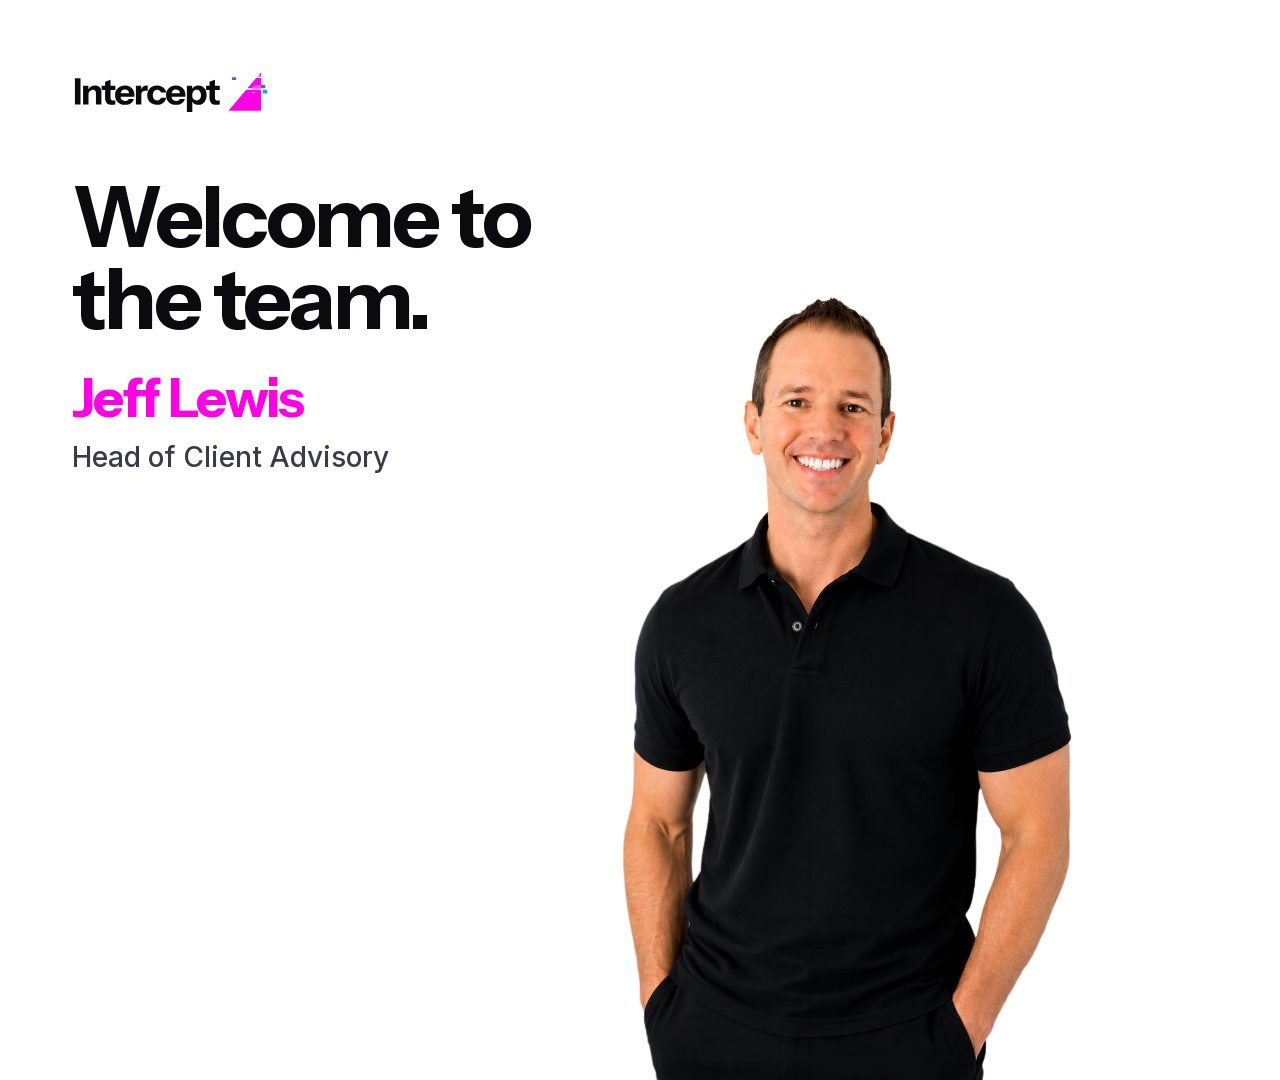
==== templates/new-hire/plates.html @ bc8f2e9f "Intercept Social Builder — static, self-contained In-browser social post builder: 6 templates, keyli" ====
<!doctype html>
<html lang="en"><head><meta charset="utf-8">
<script>
  // Ratio switch: reads ?ratio= independently of the existing ?only= visibility toggle below.
  // Unknown/absent values leave the className empty — base (1x1) CSS is the untouched default.
  (function () {
    var ratio = new URLSearchParams(location.search).get('ratio');
    var known = { '4x5': 1, '9x16': 1, '16x9': 1 };
    document.documentElement.className = known[ratio] ? 'ratio-' + ratio : '';
  })();
</script>
<script>
  // Ground/ink flip (Phase 5, SLOT-02/SLOT-04) — runs AFTER the ratio script above and uses
  // classList.add (never a className assignment), so it can never clobber (or be clobbered by)
  // the ratio script's className assignment regardless of execution order. ground=halo (the
  // new-hire default, always present in the orchestrator's query) or an absent/unknown value
  // adds NO class — base state — so the default-ground round-trip stays byte-identical.
  (function () {
    var params = new URLSearchParams(location.search);
    var g = params.get('ground');
    if (g === 'carbon') document.documentElement.classList.add('ground-carbon');
    var ink = params.get('lockupInk');
    if (ink === 'carbon' || ink === 'halo') document.documentElement.classList.add('lockup-ink-' + ink);
  })();
</script>
<title>New Hire — square plates</title>
<style>
  /* Local fonts (BLDR-03) — the exact Google-served woff2 for this template's original CDN
     request (Instrument Sans 500/600/700 + Inter 400/500/600/700, one shared variable-range file
     per family), embedded with no CDN/network dependency. Path is relative to this file's own
     directory (templates/new-hire/), which is how plate-capture.cjs's file:// load resolves it. */
  @font-face{font-family:'Instrument Sans';font-style:normal;font-weight:500;font-display:swap;
    src:url('../../assets/fonts/instrument-sans-500-600-700.woff2') format('woff2');}
  @font-face{font-family:'Instrument Sans';font-style:normal;font-weight:600;font-display:swap;
    src:url('../../assets/fonts/instrument-sans-500-600-700.woff2') format('woff2');}
  @font-face{font-family:'Instrument Sans';font-style:normal;font-weight:700;font-display:swap;
    src:url('../../assets/fonts/instrument-sans-500-600-700.woff2') format('woff2');}
  @font-face{font-family:'Inter';font-style:normal;font-weight:400;font-display:swap;
    src:url('../../assets/fonts/inter-400-500-600-700.woff2') format('woff2');}
  @font-face{font-family:'Inter';font-style:normal;font-weight:500;font-display:swap;
    src:url('../../assets/fonts/inter-400-500-600-700.woff2') format('woff2');}
  @font-face{font-family:'Inter';font-style:normal;font-weight:600;font-display:swap;
    src:url('../../assets/fonts/inter-400-500-600-700.woff2') format('woff2');}
  @font-face{font-family:'Inter';font-style:normal;font-weight:700;font-display:swap;
    src:url('../../assets/fonts/inter-400-500-600-700.woff2') format('woff2');}
  :root{--flarepop-100:#ff00e5;--carbon-100:#3a3a4a;--carbon-500:#0a0a0f;
    --font-display:'Instrument Sans',system-ui,sans-serif;--font-body:'Inter',system-ui,sans-serif;}
  *,*::before,*::after{box-sizing:border-box;}
  body{margin:0;width:1080px;height:1080px;overflow:hidden;background:transparent;}
  .frame{width:1080px;height:1080px;position:relative;overflow:hidden;background:transparent;}
  .hero{position:absolute;bottom:0;right:4px;height:788px;width:auto;z-index:1;display:block;}
  .content{position:absolute;inset:0;padding:72px;z-index:2;display:flex;flex-direction:column;height:100%;}
  .lockup{height:46px;aspect-ratio:4.25/1;align-self:flex-start;color:var(--carbon-500);}
  .lockup svg{width:100%;height:100%;display:block;}
  .greeting{font-family:var(--font-display);font-weight:700;font-size:84px;line-height:0.98;
    letter-spacing:-0.035em;color:var(--carbon-500);margin:58px 0 0;}
  .greeting .gl{display:block;}
  .name{font-family:var(--font-display);font-weight:700;font-size:54px;line-height:1.0;
    letter-spacing:-0.03em;color:var(--flarepop-100);margin:30px 0 0;}
  .role{font-family:var(--font-body);font-weight:500;font-size:28px;line-height:1.3;
    color:var(--carbon-100);margin:14px 0 0;max-width:460px;}

  /* Ratio overrides (Phase 4, RATIO-02/03/04) — appended, base 1x1 CSS above is untouched.
     Scoped by html.ratio-{r} (set by the head script above from ?ratio=); higher selector
     specificity than the base rules wins, so only the listed properties change per ratio. */

  /* 4x5 (1080x1350) — ported verbatim from the shipped new-hire-jeff-lewis/plates.html */
  html.ratio-4x5 body,html.ratio-4x5 .frame{width:1080px;height:1350px;}
  html.ratio-4x5 .hero{height:918px;}
  html.ratio-4x5 .content{padding:76px;}
  html.ratio-4x5 .lockup{height:50px;}
  html.ratio-4x5 .greeting{font-size:100px;margin:84px 0 0;}
  html.ratio-4x5 .name{font-size:66px;margin:40px 0 0;}
  html.ratio-4x5 .role{font-size:32px;max-width:520px;margin:18px 0 0;}

  /* 9x16 (1080x1920) — portrait stack intensifies: more headroom, bottom-anchored hero */
  html.ratio-9x16 body,html.ratio-9x16 .frame{width:1080px;height:1920px;}
  html.ratio-9x16 .hero{height:1040px;}
  html.ratio-9x16 .content{padding:76px;}
  html.ratio-9x16 .lockup{height:50px;}
  html.ratio-9x16 .greeting{font-size:112px;margin:96px 0 0;}
  html.ratio-9x16 .name{font-size:70px;margin:44px 0 0;}
  html.ratio-9x16 .role{font-size:34px;max-width:560px;margin:20px 0 0;}

  /* 16x9 (1920x1080) — horizontal split: copy column left, hero right-anchored, never stretched */
  html.ratio-16x9 body,html.ratio-16x9 .frame{width:1920px;height:1080px;}
  html.ratio-16x9 .hero{right:64px;height:1000px;}
  html.ratio-16x9 .content{padding:72px;right:auto;width:52%;}
  html.ratio-16x9 .greeting{font-size:88px;}
  html.ratio-16x9 .name{font-size:56px;}
  html.ratio-16x9 .role{font-size:30px;}

  /* Ground ink flip + lockup override (Phase 5, SLOT-02/SLOT-04) — appended, base CSS above
     untouched. ground=halo (default, no class added) keeps the current Carbon-on-Halo copy +
     lockup untouched. html.ground-carbon flips copy to light ink and auto-selects the
     Halo-on-Carbon lockup. .name stays Flarepop on both grounds (colored text is brand-legal on
     carbon — the shipped dark-variant treatment). lockupInk override rules are appended AFTER
     the ground rules so they win at equal specificity. The lockup stays the canonical 8-path
     centered symbol throughout — this is a CSS color swap only, zero path/markup changes. */
  :root{--halo-100:#ffffff;}
  html.ground-carbon .greeting{color:var(--halo-100);}
  html.ground-carbon .role{color:#b9b9c6;}
  html.ground-carbon .lockup{color:var(--halo-100);}
  html.lockup-ink-carbon .lockup{color:var(--carbon-500);}
  html.lockup-ink-halo .lockup{color:var(--halo-100);}
</style></head>
<body>
<svg style="position:absolute;width:0;height:0;overflow:hidden" aria-hidden="true"><symbol id="intercept-lockup-centered" viewBox="0 -9 324.005 76.2147">
  <g transform="translate(0, -8.78)">
    <g>
      <path d="M297.818 26.7875L302.654 21.1099H320.22V26.7875H297.818Z" fill="#8846C9"/>
      <path d="M272.002 8.52534H265.143V12.8442H272.002V8.52534Z" fill="#8846C9"/>
      <path d="M324.005 29.0518H315.901V35.2955H324.005V29.0518Z" fill="#1DABC1"/>
    </g>
    <path d="M313.195 29.2138V63.8583H259.277L288.724 29.2138H313.195ZM313.195 26.787H290.787L305.126 9.91692H313.195V26.787ZM313.195 7.49016H307.189L313.195 0.424735V7.49016Z" fill="#FF00E5"/>
    <g>
      <path d="M303.01 32.5619H299.063V35.3926H303.01V32.5619Z" fill="#5154C4"/>
      <path d="M313.2 26.7875H297.818L302.654 21.1099H313.2V26.7875Z"   fill="#FF44F9"/>
      <path d="M307.183 7.49016L311.162 2.81548V7.49016H307.183Z"        fill="#FFA9F8"/>
      <path d="M299.063 32.5619H303.01V35.3926H299.063V32.5619Z"          fill="#FF52F9"/>
    </g>
  </g>
  <g transform="translate(0, -10)" fill="currentColor">
    <path d="M4.85695 54.8039V11.2147H14.1252V54.8039H4.85695Z"/>
    <path d="M18.3324 54.8039V23.9282H27.1794V31.1931H27.36V54.8039H18.3324ZM39.6976 54.8039V35.6731C39.6976 33.9779 39.2563 32.7066 38.3736 31.859C37.531 31.0115 36.2872 30.5877 34.6422 30.5877C33.2379 30.5877 31.9741 30.9106 30.8506 31.5563C29.7673 32.2021 28.9047 33.09 28.2627 34.2201C27.6609 35.3502 27.36 36.6821 27.36 38.2158L26.5776 30.7693C27.5807 28.5091 29.0451 26.7131 30.971 25.3812C32.937 24.0089 35.3443 23.3228 38.193 23.3228C41.6034 23.3228 44.2114 24.2915 46.0169 26.2288C47.8224 28.1257 48.7252 30.6886 48.7252 33.9174V54.8039H39.6976Z"/>
    <path d="M66.4586 55.4698C62.5266 55.4698 59.5977 54.5214 57.6718 52.6244C55.7861 50.6871 54.8432 47.761 54.8432 43.8461V17.0266L63.8707 13.6363V44.1488C63.8707 45.521 64.2519 46.5502 65.0142 47.2363C65.7766 47.9224 66.9602 48.2655 68.5651 48.2655C69.1669 48.2655 69.7286 48.205 70.2502 48.0839C70.7718 47.9628 71.2934 47.8215 71.815 47.6601V54.5617C71.2934 54.8442 70.5511 55.0662 69.5882 55.2277C68.6654 55.3891 67.6222 55.4698 66.4586 55.4698ZM49.1258 30.8298V23.9282H71.815V30.8298H49.1258Z"/>
    <path d="M88.2042 55.4093C84.7938 55.4093 81.8247 54.7434 79.297 53.4115C76.7693 52.0392 74.8033 50.1423 73.399 47.7206C72.0349 45.299 71.3528 42.5142 71.3528 39.3661C71.3528 36.1776 72.0349 33.3927 73.399 31.0115C74.8033 28.5898 76.7493 26.7131 79.2368 25.3812C81.7244 24.0089 84.6132 23.3228 87.9033 23.3228C91.073 23.3228 93.8213 23.9686 96.1484 25.2601C98.4755 26.5516 100.281 28.3477 101.565 30.6482C102.849 32.9488 103.491 35.6529 103.491 38.7606C103.491 39.4064 103.471 40.0118 103.431 40.5769C103.391 41.1015 103.33 41.606 103.25 42.0904H76.6489V36.0969H95.9679L94.4031 37.1866C94.4031 34.6843 93.8013 32.8479 92.5976 31.6774C91.434 30.4666 89.8292 29.8612 87.7829 29.8612C85.4157 29.8612 83.5701 30.6684 82.246 32.2828C80.9621 33.8972 80.3201 36.3188 80.3201 39.5477C80.3201 42.6958 80.9621 45.0367 82.246 46.5704C83.5701 48.1041 85.5361 48.8709 88.144 48.8709C89.5884 48.8709 90.8322 48.6288 91.8754 48.1444C92.9186 47.6601 93.701 46.8731 94.2226 45.7834H102.708C101.705 48.77 99.9801 51.1311 97.5327 52.8666C95.1253 54.5617 92.0158 55.4093 88.2042 55.4093Z"/>
    <path d="M105.911 54.8039V23.9282H114.758V31.1931H114.939V54.8039H105.911ZM114.939 38.7001L114.156 31.3747C114.879 28.7513 116.062 26.7534 117.707 25.3812C119.352 24.0089 121.399 23.3228 123.846 23.3228C124.608 23.3228 125.17 23.4035 125.531 23.565V32.0406C125.331 31.9599 125.05 31.9196 124.689 31.9196C124.328 31.8792 123.886 31.859 123.365 31.859C120.476 31.859 118.349 32.3837 116.985 33.4331C115.621 34.4421 114.939 36.1978 114.939 38.7001Z"/>
    <path d="M140.916 55.4093C137.706 55.4093 134.877 54.7232 132.43 53.3509C129.982 51.9787 128.056 50.0817 126.652 47.6601C125.288 45.2385 124.606 42.4738 124.606 39.3661C124.606 36.2583 125.288 33.4936 126.652 31.072C128.056 28.6504 129.982 26.7534 132.43 25.3812C134.877 24.0089 137.706 23.3228 140.916 23.3228C143.604 23.3228 146.011 23.8273 148.138 24.8363C150.304 25.805 152.07 27.157 153.434 28.8925C154.838 30.628 155.741 32.6662 156.142 35.0071H147.415C146.974 33.5138 146.172 32.3837 145.008 31.6169C143.885 30.85 142.561 30.4666 141.036 30.4666C139.592 30.4666 138.328 30.8298 137.244 31.5563C136.201 32.2828 135.399 33.312 134.837 34.6439C134.275 35.9758 133.995 37.5498 133.995 39.3661C133.995 41.1823 134.275 42.7563 134.837 44.0882C135.399 45.4201 136.201 46.4493 137.244 47.1758C138.328 47.9023 139.592 48.2655 141.036 48.2655C142.561 48.2655 143.885 47.8821 145.008 47.1152C146.172 46.3484 146.974 45.2183 147.415 43.725H156.142C155.741 46.0659 154.838 48.1041 153.434 49.8396C152.07 51.5751 150.304 52.9473 148.138 53.9563C146.011 54.925 143.604 55.4093 140.916 55.4093Z"/>
    <path d="M172.668 55.4093C169.258 55.4093 166.289 54.7434 163.761 53.4115C161.233 52.0392 159.267 50.1423 157.863 47.7206C156.499 45.299 155.817 42.5142 155.817 39.3661C155.817 36.1776 156.499 33.3927 157.863 31.0115C159.267 28.5898 161.213 26.7131 163.701 25.3812C166.188 24.0089 169.077 23.3228 172.367 23.3228C175.537 23.3228 178.285 23.9686 180.612 25.2601C182.939 26.5516 184.745 28.3477 186.029 30.6482C187.313 32.9488 187.955 35.6529 187.955 38.7606C187.955 39.4064 187.935 40.0118 187.895 40.5769C187.854 41.1015 187.794 41.606 187.714 42.0904H161.113V36.0969H180.432L178.867 37.1866C178.867 34.6843 178.265 32.8479 177.062 31.6774C175.898 30.4666 174.293 29.8612 172.247 29.8612C169.88 29.8612 168.034 30.6684 166.71 32.2828C165.426 33.8972 164.784 36.3188 164.784 39.5477C164.784 42.6958 165.426 45.0367 166.71 46.5704C168.034 48.1041 170 48.8709 172.608 48.8709C174.052 48.8709 175.296 48.6288 176.339 48.1444C177.383 47.6601 178.165 46.8731 178.687 45.7834H187.172C186.169 48.77 184.444 51.1311 181.997 52.8666C179.589 54.5617 176.48 55.4093 172.668 55.4093Z"/>
    <path d="M209.092 55.4093C206.163 55.4093 203.816 54.7232 202.051 53.3509C200.286 51.9787 199.242 50.1019 198.921 47.7206L199.403 47.6601V67.2147H190.375V23.9282H199.222V30.7693L198.681 30.6482C199.122 28.388 200.326 26.6122 202.292 25.3206C204.258 23.9888 206.685 23.3228 209.574 23.3228C212.342 23.3228 214.73 23.9888 216.736 25.3206C218.782 26.6122 220.347 28.4486 221.43 30.8298C222.553 33.2111 223.115 36.0161 223.115 39.245C223.115 42.5142 222.533 45.3596 221.37 47.7812C220.206 50.2028 218.581 52.0796 216.495 53.4115C214.409 54.7434 211.941 55.4093 209.092 55.4093ZM206.565 48.1444C208.691 48.1444 210.416 47.3776 211.74 45.8439C213.064 44.3102 213.727 42.1307 213.727 39.3055C213.727 36.4803 213.044 34.321 211.68 32.8277C210.356 31.3343 208.611 30.5877 206.444 30.5877C204.358 30.5877 202.633 31.3545 201.269 32.8882C199.944 34.3815 199.282 36.5408 199.282 39.3661C199.282 42.1913 199.944 44.3707 201.269 45.9044C202.633 47.3978 204.398 48.1444 206.565 48.1444Z"/>
    <path d="M239.501 55.4698C235.569 55.4698 232.64 54.5214 230.714 52.6244C228.828 50.6871 227.885 47.761 227.885 43.8461V17.0266L236.913 13.6363V44.1488C236.913 45.521 237.294 46.5502 238.056 47.2363C238.819 47.9224 240.002 48.2655 241.607 48.2655C242.209 48.2655 242.771 48.205 243.292 48.0839C243.814 47.9628 244.335 47.8215 244.857 47.6601V54.5617C244.335 54.8442 243.593 55.0662 242.63 55.2277C241.707 55.3891 240.664 55.4698 239.501 55.4698ZM222.168 30.8298V23.9282H244.857V30.8298H222.168Z"/>
  </g>
</symbol></svg>
<div class="frame">
  <img class="hero" data-plate="photo" src="assets/photo-placeholder.png" alt="Jeff Lewis">
  <div class="content">
    <div class="lockup" data-plate="lockup"><svg><use href="#intercept-lockup-centered"/></svg></div>
    <h1 class="greeting"><span class="gl" data-plate="greeting-1">Welcome to</span><span class="gl" data-plate="greeting-2">the team.</span></h1>
    <p class="name" data-plate="name">Jeff&nbsp;Lewis</p>
    <p class="role" data-plate="role">Head of Client Advisory</p>
  </div>
</div>
<script>
  // Content injection (Phase 5, SLOT-01/SLOT-03) — reads ?content= (URL-encoded JSON; schema
  // documented in scripts/capture-content-plates.cjs). ABSENT -> ZERO DOM writes, guaranteeing
  // the no-param placeholder path stays byte-identical. PRESENT -> fills only the fields the
  // payload carries (omitted fields keep placeholder markup); textContent only, never innerHTML,
  // so copy is transcribed verbatim with no markup interpretation.
  (function () {
    var raw = new URLSearchParams(location.search).get('content');
    if (!raw) return;
    var content = JSON.parse(decodeURIComponent(raw));

    // setText (Phase 14, universal LINE-RETURNS) — honor an explicit \n as a hard line break
    // (\n -> <br>). No \n => el.textContent = str, BYTE-IDENTICAL to the previous assignment (the
    // default copy has no \n, so the round-trip stays byte-identical). createTextNode/<br> only,
    // never innerHTML (copy transcribed verbatim).
    function setText(el, str) {
      str = String(str);
      // Returns the per-\n-line text nodes (for the optional per-line color pass). The no-\n branch is
      // BYTE-IDENTICAL to the previous `el.textContent = str` assignment.
      if (str.indexOf('\n') === -1) { el.textContent = str; return [el.firstChild]; }
      while (el.firstChild) el.removeChild(el.firstChild);
      var nodes = [];
      str.split('\n').forEach(function (line, i) {
        if (i > 0) el.appendChild(document.createElement('br'));
        var tn = document.createTextNode(line);
        el.appendChild(tn);
        nodes.push(tn);
      });
      return nodes;
    }
    // applyTextControls (Phase 14, per-slot COLOR + SIZE) — content.colors[slot] is a resolved brand
    // hex (capture-content-plates.cjs resolves the palette token->hex via src/text-palette.cjs, so no
    // hex literal lives in this file). content.sizeScales[slot] multiplies the slot's BASE font-size.
    // Applied BEFORE the fit pass so size is a TARGET and the existing overflow auto-fit stays the
    // safety clamp. Absent map/keys => ZERO writes => byte-identical.
    function applyTextControls(map) {
      var colors = content.colors, sizes = content.sizeScales;
      // colorLine — color ONE \n-line. An Element (a word span / a greeting display line) is colored
      // directly (an inline color beats the class); a bare text node is wrapped in a fresh inline <span>
      // so only that line is colored. No layout change, so the overflow-fit pass (which measures the
      // original text nodes) is unaffected.
      function colorLine(node, hex) {
        if (!node || !hex) return;
        if (node.nodeType === 1) { node.style.color = hex; return; }
        var parent = node.parentNode; if (!parent) return;
        var span = document.createElement('span');
        parent.insertBefore(span, node);
        span.appendChild(node);
        span.style.color = hex;
      }
      Object.keys(map).forEach(function (slot) {
        var t = map[slot];
        var c = colors ? colors[slot] : null;
        if (Array.isArray(c)) {
          // PER-LINE color (Phase 14 v1.2): c is an array of resolved brand hexes, ONE PER \n-line
          // (index 0 = first line). A shorter array / null entry leaves that line at its slot/template
          // default. Applied to every instance this slot rendered. A line entry may be a single node OR
          // an array of nodes.
          (t.lines || []).forEach(function (instance) {
            (instance || []).forEach(function (lineEntry, i) {
              var hex = c[i]; if (!hex) return;
              (Array.isArray(lineEntry) ? lineEntry : [lineEntry]).forEach(function (n) { colorLine(n, hex); });
            });
          });
        } else if (typeof c === 'string' && c) {
          (t.color || []).forEach(function (el) { if (el) el.style.color = c; });
        }
        if (sizes && typeof sizes[slot] === 'number' && isFinite(sizes[slot]) && sizes[slot] !== 1) {
          (t.size || []).forEach(function (el) {
            if (!el) return;
            var base = parseFloat(getComputedStyle(el).fontSize);
            if (isFinite(base)) el.style.fontSize = (base * sizes[slot]) + 'px';
          });
        }
      });
    }

    var g1El = document.querySelector('[data-plate="greeting-1"]');
    var g2El = document.querySelector('[data-plate="greeting-2"]');
    var nameEl = document.querySelector('[data-plate="name"]');
    var roleEl = document.querySelector('[data-plate="role"]');
    if (Array.isArray(content.greeting)) {
      if (content.greeting[0] != null) setText(g1El, content.greeting[0]);
      if (content.greeting[1] != null) setText(g2El, content.greeting[1]);
    }
    var nameLineNodes = content.name != null ? setText(nameEl, content.name) : null;
    var roleLineNodes = content.role != null ? setText(roleEl, content.role) : null;
    if (content.photo) document.querySelector('[data-plate="photo"]').src = content.photo;

    // greeting -> both display lines; name/role -> their own element. `lines` lets a per-line colors
    // array color each line independently: greeting line 0 = g1El, line 1 = g2El (its two display lines);
    // name/role by their authored \n-lines. Applied before fit() below.
    applyTextControls({
      greeting: { color: [g1El, g2El], size: [g1El, g2El], lines: [[g1El, g2El]] },
      name: { color: [nameEl], size: [nameEl], lines: nameLineNodes ? [nameLineNodes] : [] },
      role: { color: [roleEl], size: [roleEl], lines: roleLineNodes ? [roleLineNodes] : [] },
    });

    // Scale-down-then-wrap overflow fit (SLOT-01) — runs ONLY inside this content!=null branch,
    // so the no-param path is entirely unaffected. WRITE-FREE WHEN NOT ENGAGED: a slot already
    // fitting at its base font-size receives zero style mutations (checked below via the
    // `scale[name] > floor` guards never firing), which is what keeps the default-spec
    // round-trip (content present, but content === defaults) byte-identical to the committed
    // placeholder plates even with this pass live.
    (function fit() {
      var frame = document.querySelector('.frame');
      var contentEl = document.querySelector('.content');
      var slotNames = ['greeting-1', 'greeting-2', 'name', 'role'];
      var els = {}, baseSize = {}, scale = {};
      slotNames.forEach(function (name) {
        var el = document.querySelector('[data-plate="' + name + '"]');
        els[name] = el;
        baseSize[name] = parseFloat(getComputedStyle(el).fontSize);
        scale[name] = 1;
      });

      var contentRect = contentEl.getBoundingClientRect();
      var contentStyle = getComputedStyle(contentEl);
      var paddingLeft = parseFloat(contentStyle.paddingLeft) || 0;
      var paddingRight = parseFloat(contentStyle.paddingRight) || 0;
      var paddingBottom = parseFloat(contentStyle.paddingBottom) || 0;
      var columnWidth = contentRect.width - paddingLeft - paddingRight;

      function boxWidth(el) {
        var maxW = parseFloat(getComputedStyle(el).maxWidth);
        return (!isNaN(maxW) && maxW < columnWidth) ? maxW : columnWidth;
      }

      function singleLineWidth(el) {
        var prevInline = el.style.whiteSpace;
        el.style.whiteSpace = 'nowrap';
        var w = el.scrollWidth;
        if (prevInline) { el.style.whiteSpace = prevInline; } else { el.style.removeProperty('white-space'); }
        return w;
      }

      function applyScale(name) {
        els[name].style.fontSize = (baseSize[name] * scale[name]) + 'px';
      }

      // Phase A: per-slot single-line scale-down, 5% steps, floor 65% of base — prefer keeping
      // the shipped line structure before accepting wraps.
      var FLOOR_A = 0.65;
      slotNames.forEach(function (name) {
        var el = els[name];
        var box = boxWidth(el);
        while (singleLineWidth(el) > box && scale[name] > FLOOR_A + 1e-9) {
          scale[name] = Math.max(FLOOR_A, +(scale[name] - 0.05).toFixed(4));
          applyScale(name);
        }
      });

      // Phase B: at each slot's floor, natural wrapping is already allowed (block elements, no
      // white-space:nowrap left set). If the resulting stack still overflows the frame
      // vertically (role — the last stacked slot — extends past the available bottom edge),
      // step every slot down together to a hard floor of 50%. Never clip: no overflow:hidden is
      // ever set on a text slot; correctness is asserted (verify script), not hidden.
      var FLOOR_B = 0.50;
      function stackOverflows() {
        var frameRect = frame.getBoundingClientRect();
        var roleRect = els.role.getBoundingClientRect();
        return roleRect.bottom > (frameRect.bottom - paddingBottom);
      }
      var guard = 0;
      while (stackOverflows() && guard < 20) {
        var steppedAny = false;
        slotNames.forEach(function (name) {
          if (scale[name] > FLOOR_B + 1e-9) {
            scale[name] = Math.max(FLOOR_B, +(scale[name] - 0.05).toFixed(4));
            applyScale(name);
            steppedAny = true;
          }
        });
        if (!steppedAny) break;
        guard++;
      }

      window.__slotFitReport = {};
      slotNames.forEach(function (name) {
        var r = els[name].getBoundingClientRect();
        window.__slotFitReport[name] = { scale: scale[name], rect: { x: r.x, y: r.y, w: r.width, h: r.height } };
      });
    })();
  })();
</script>
<script>
  const only=new URLSearchParams(location.search).get('only');
  if(only){for(const el of document.querySelectorAll('[data-plate]')){el.style.visibility=(el.getAttribute('data-plate')===only)?'visible':'hidden';}}
</script>
</body></html>
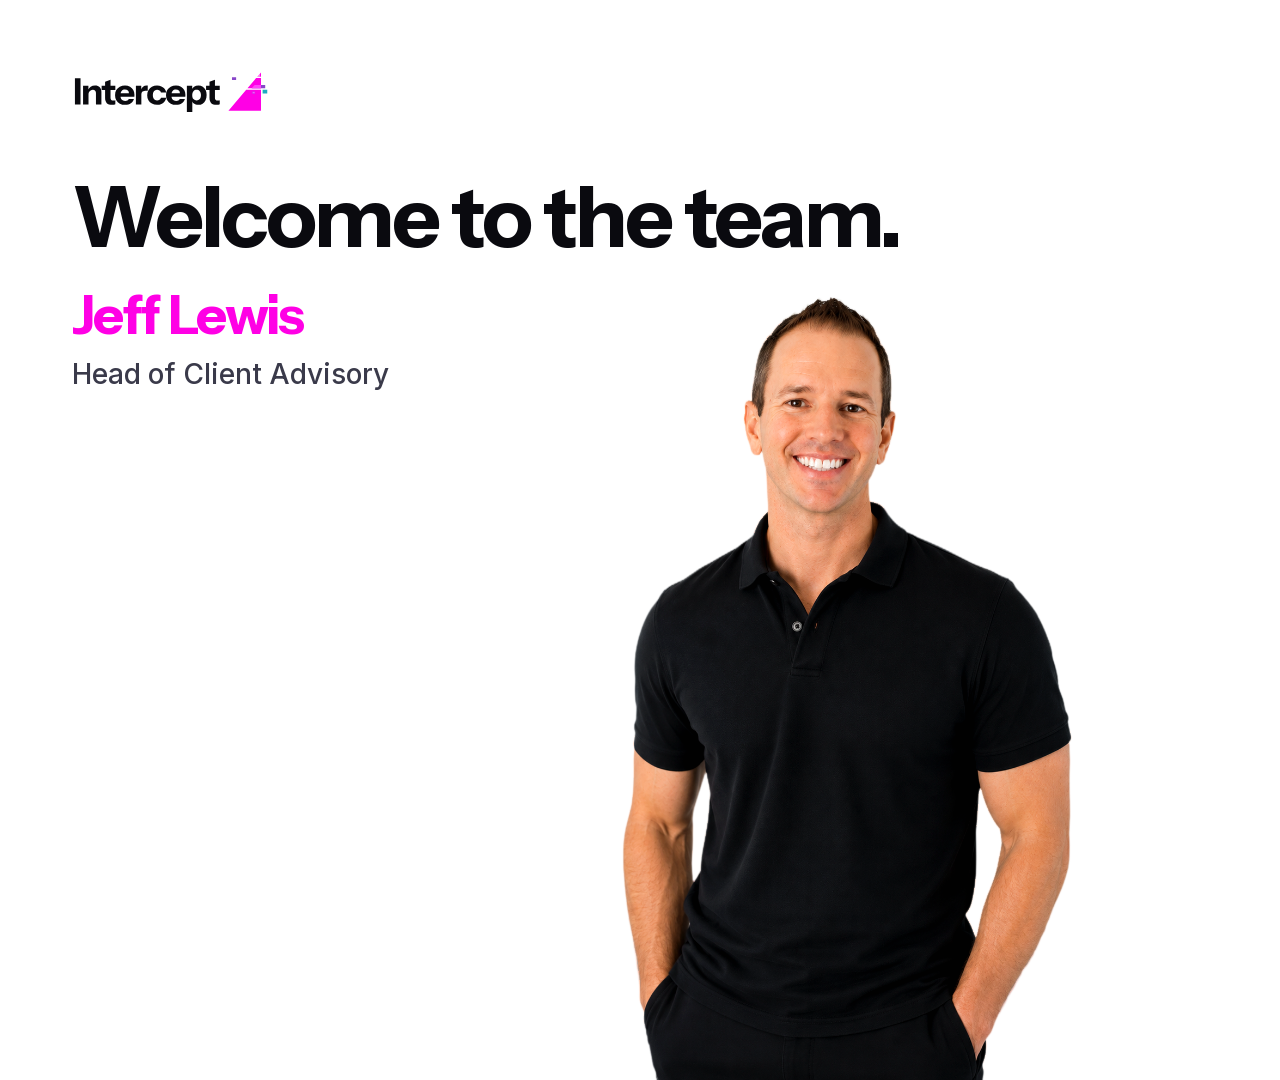
==== commit c4c51f99: "feat: remove Event template; New Hire greeting is one wrapping line, photo optional Ports intercept-" ====
--- a/templates/new-hire/plates.html
+++ b/templates/new-hire/plates.html
@@ -18,7 +18,7 @@
   (function () {
     var params = new URLSearchParams(location.search);
     var g = params.get('ground');
-    if (g === 'carbon') document.documentElement.classList.add('ground-carbon');
+    if (g === 'carbon' || g === 'graphite') document.documentElement.classList.add('ground-carbon');
     var ink = params.get('lockupInk');
     if (ink === 'carbon' || ink === 'halo') document.documentElement.classList.add('lockup-ink-' + ink);
   })();
@@ -54,7 +54,6 @@
   .lockup svg{width:100%;height:100%;display:block;}
   .greeting{font-family:var(--font-display);font-weight:700;font-size:84px;line-height:0.98;
     letter-spacing:-0.035em;color:var(--carbon-500);margin:58px 0 0;}
-  .greeting .gl{display:block;}
   .name{font-family:var(--font-display);font-weight:700;font-size:54px;line-height:1.0;
     letter-spacing:-0.03em;color:var(--flarepop-100);margin:30px 0 0;}
   .role{font-family:var(--font-body);font-weight:500;font-size:28px;line-height:1.3;
@@ -136,7 +135,7 @@
   <img class="hero" data-plate="photo" src="assets/photo-placeholder.png" alt="Jeff Lewis">
   <div class="content">
     <div class="lockup" data-plate="lockup"><svg><use href="#intercept-lockup-centered"/></svg></div>
-    <h1 class="greeting"><span class="gl" data-plate="greeting-1">Welcome to</span><span class="gl" data-plate="greeting-2">the team.</span></h1>
+    <h1 class="greeting" data-plate="greeting">Welcome to the team.</h1>
     <p class="name" data-plate="name">Jeff&nbsp;Lewis</p>
     <p class="role" data-plate="role">Head of Client Advisory</p>
   </div>
@@ -218,23 +217,27 @@
       });
     }
 
-    var g1El = document.querySelector('[data-plate="greeting-1"]');
-    var g2El = document.querySelector('[data-plate="greeting-2"]');
+    var greetingEl = document.querySelector('[data-plate="greeting"]');
     var nameEl = document.querySelector('[data-plate="name"]');
     var roleEl = document.querySelector('[data-plate="role"]');
-    if (Array.isArray(content.greeting)) {
-      if (content.greeting[0] != null) setText(g1El, content.greeting[0]);
-      if (content.greeting[1] != null) setText(g2El, content.greeting[1]);
-    }
+    var greetingLineNodes = content.greeting != null ? setText(greetingEl, content.greeting) : null;
     var nameLineNodes = content.name != null ? setText(nameEl, content.name) : null;
     var roleLineNodes = content.role != null ? setText(roleEl, content.role) : null;
-    if (content.photo) document.querySelector('[data-plate="photo"]').src = content.photo;
-
-    // greeting -> both display lines; name/role -> their own element. `lines` lets a per-line colors
-    // array color each line independently: greeting line 0 = g1El, line 1 = g2El (its two display lines);
-    // name/role by their authored \n-lines. Applied before fit() below.
+    // photo: a real path/URL swaps the src; an explicit null (deliberately "no photo", as opposed
+    // to the field simply being absent) removes the element entirely rather than leaving the
+    // placeholder showing — the photo layer is likewise omitted from spec.layers in this case, so
+    // nothing is captured/composited for it either.
+    if (content.photo === null) {
+      var photoEl = document.querySelector('[data-plate="photo"]');
+      if (photoEl) photoEl.remove();
+    } else if (content.photo) {
+      document.querySelector('[data-plate="photo"]').src = content.photo;
+    }
+
+    // greeting/name/role each own one element now; `lines` lets a per-line colors array color each
+    // \n-line independently, same contract as every other text slot.
     applyTextControls({
-      greeting: { color: [g1El, g2El], size: [g1El, g2El], lines: [[g1El, g2El]] },
+      greeting: { color: [greetingEl], size: [greetingEl], lines: greetingLineNodes ? [greetingLineNodes] : [] },
       name: { color: [nameEl], size: [nameEl], lines: nameLineNodes ? [nameLineNodes] : [] },
       role: { color: [roleEl], size: [roleEl], lines: roleLineNodes ? [roleLineNodes] : [] },
     });
@@ -248,7 +251,7 @@
     (function fit() {
       var frame = document.querySelector('.frame');
       var contentEl = document.querySelector('.content');
-      var slotNames = ['greeting-1', 'greeting-2', 'name', 'role'];
+      var slotNames = ['greeting', 'name', 'role'];
       var els = {}, baseSize = {}, scale = {};
       slotNames.forEach(function (name) {
         var el = document.querySelector('[data-plate="' + name + '"]');
